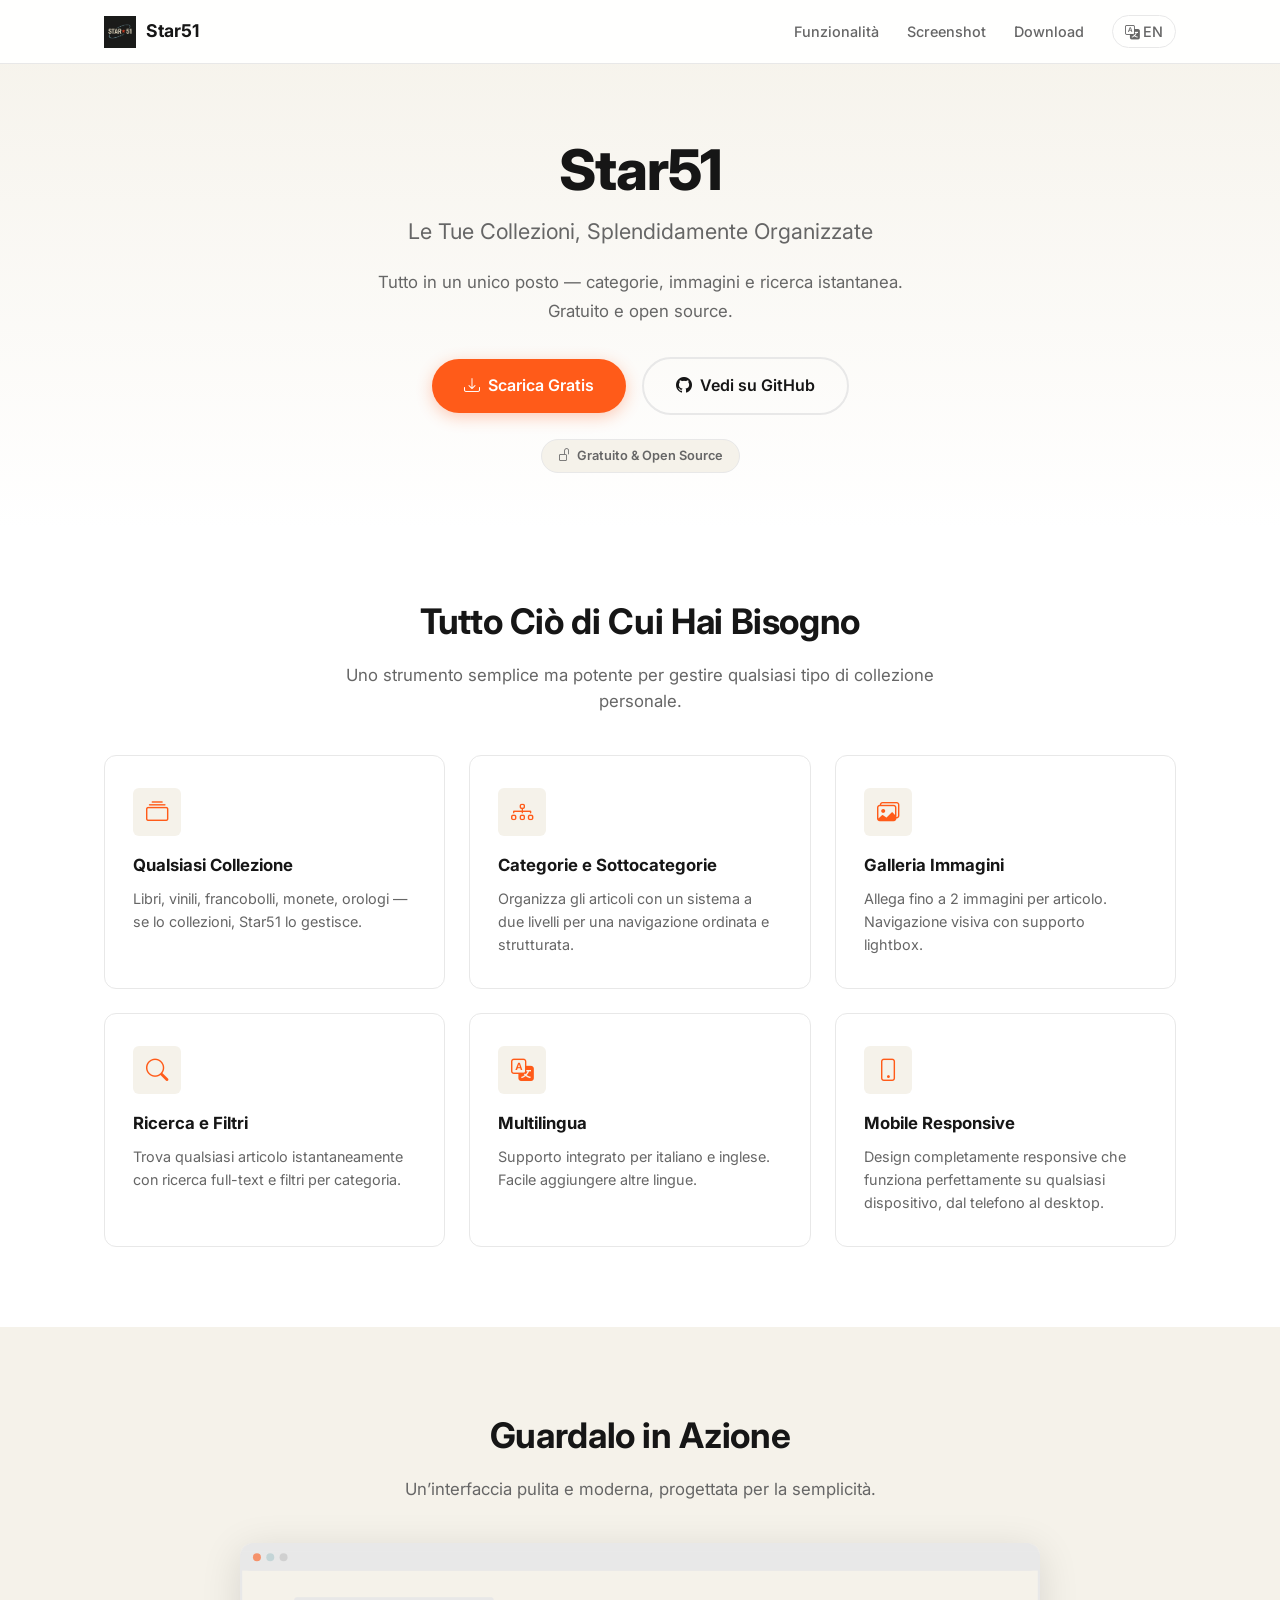
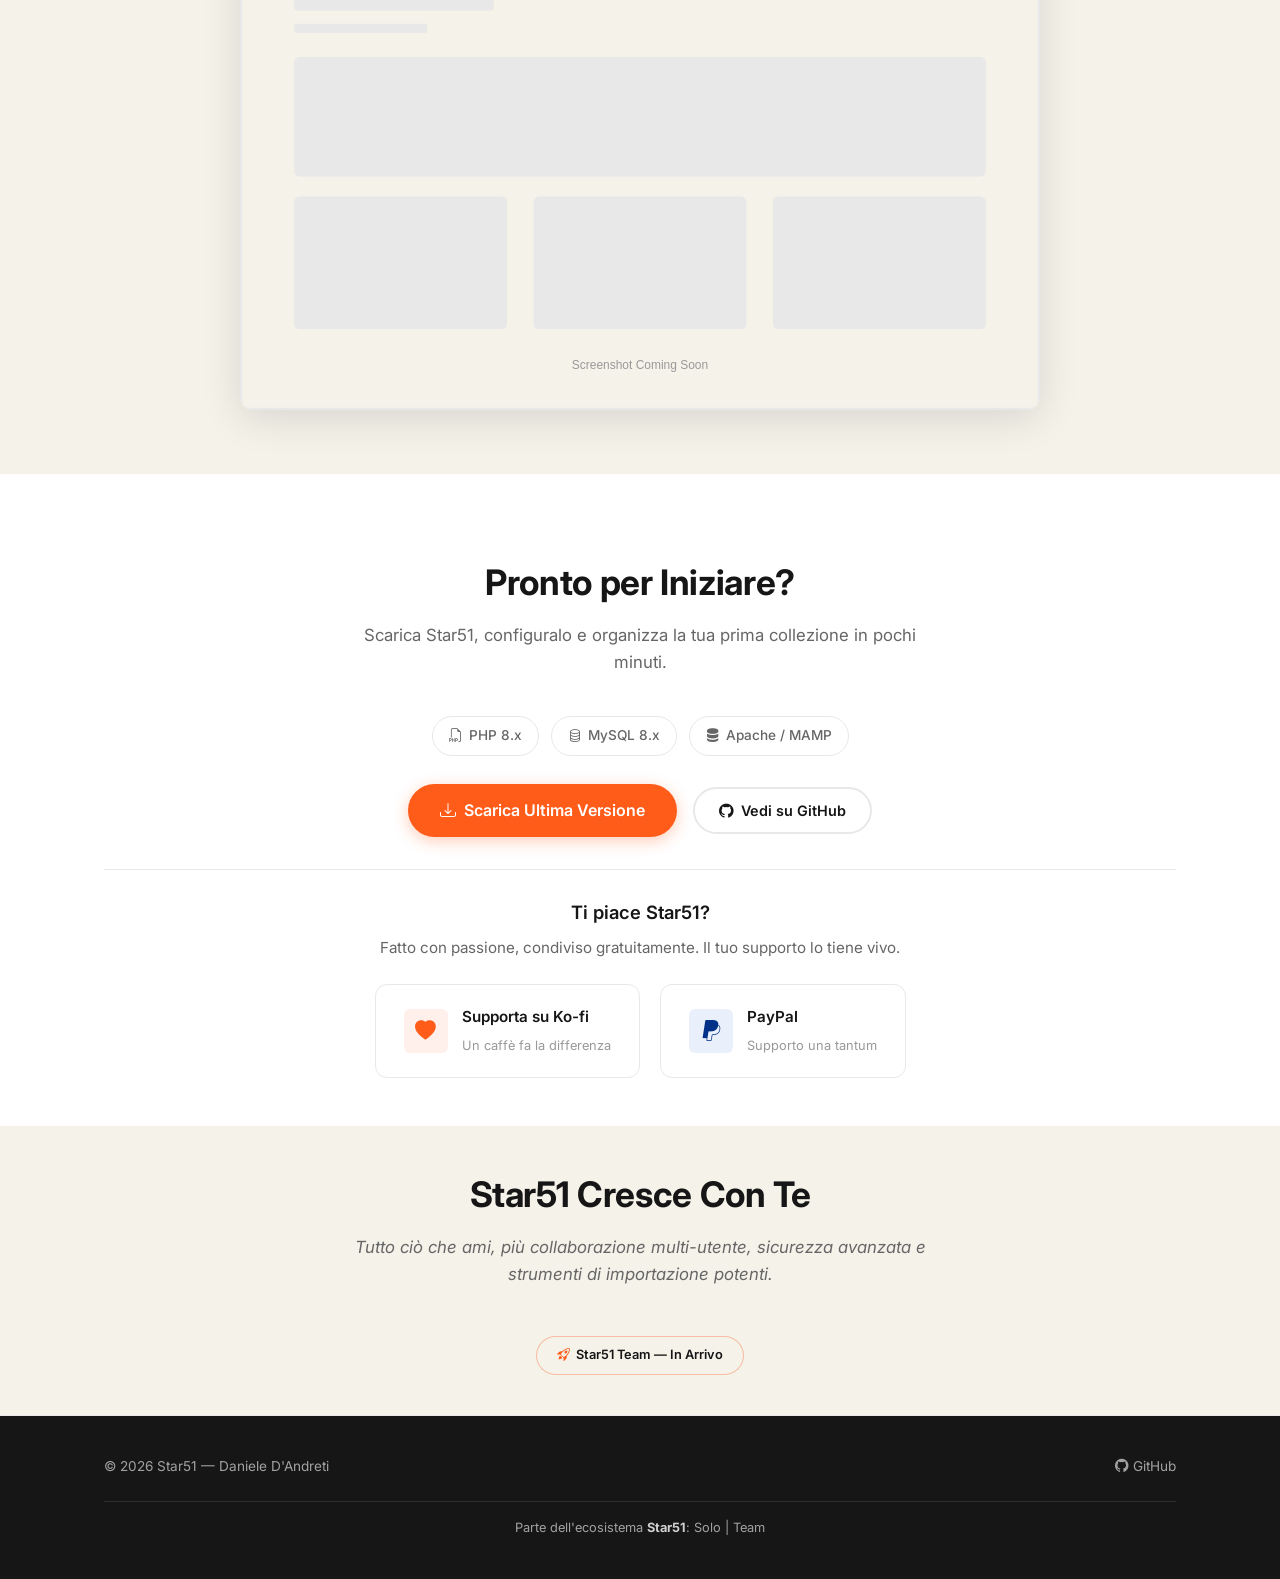
==== it.html @ 5c31b83b "🌐 Star51 Landing Page Bilingual EN/IT static landing page. https://danieledandreti.github.io/star51/" ====
<!DOCTYPE html>
<html lang="it">
<head>
  <meta charset="UTF-8">
  <meta name="viewport" content="width=device-width, initial-scale=1.0">
  <title>Star51 — Gestore Collezioni Personali Gratuito</title>
  <meta name="description"
        content="Star51 è un gestore di collezioni personali gratuito e open source. Organizza le tue collezioni con categorie, immagini e supporto multilingua.">
  <meta name="author" content="Daniele D'Andreti">

  <!-- Open Graph -->
  <meta property="og:title" content="Star51 — Gestore Collezioni Personali Gratuito">
  <meta property="og:description"
        content="Organizza le tue collezioni personali con categorie, immagini e supporto multilingua. Gratuito e open source.">
  <meta property="og:type" content="website">
  <meta property="og:url" content="https://danieledandreti.github.io/star51/it.html">

  <!-- Favicon -->
  <link rel="icon" type="image/svg+xml" href="favicon/favicon.svg">
  <link rel="icon" type="image/png" sizes="96x96" href="favicon/favicon-96x96.png">
  <link rel="apple-touch-icon" sizes="180x180" href="favicon/apple-touch-icon.png">
  <link rel="manifest" href="favicon/site.webmanifest">
  <meta name="theme-color" content="#ff5b19">

  <!-- Fonts & Icons -->
  <link rel="preconnect" href="https://fonts.googleapis.com">
  <link rel="preconnect" href="https://fonts.gstatic.com" crossorigin>
  <link rel="stylesheet"
        href="https://fonts.googleapis.com/css2?family=Inter:wght@400;500;600;700;800&display=swap">
  <link rel="stylesheet"
        href="https://cdn.jsdelivr.net/npm/bootstrap-icons@1.11.3/font/bootstrap-icons.min.css">

  <!-- Styles -->
  <link rel="stylesheet" href="css/landing.css">
</head>
<body>

  <!-- Navbar -->
  <nav class="navbar">
    <div class="container">
      <a href="#" class="navbar-brand">
        <img src="img/logo-star51.png" alt="Logo Star51" width="32" height="32">
        Star51
      </a>
      <button class="menu-toggle"
              aria-label="Apri menu"
              onclick="document.querySelector('.navbar-links').classList.toggle('open')">
        <i class="bi bi-list"></i>
      </button>
      <ul class="navbar-links">
        <li><a href="#features">Funzionalit&agrave;</a></li>
        <li><a href="#screenshot">Screenshot</a></li>
        <li><a href="#download">Download</a></li>
        <li><a href="index.html" class="lang-toggle"><i class="bi bi-translate"></i> EN</a></li>
      </ul>
    </div>
  </nav>

  <!-- Hero -->
  <section class="hero">
    <div class="container">
      <h1>Star51</h1>
      <p class="subtitle">Le Tue Collezioni, Splendidamente Organizzate</p>
      <p class="description">
        Tutto in un unico posto &mdash; categorie, immagini e ricerca istantanea.
        Gratuito e open source.
      </p>
      <div class="hero-actions">
        <a href="#download" class="btn btn-primary">
          <i class="bi bi-download"></i> Scarica Gratis
        </a>
        <a href="#download" class="btn btn-secondary">
          <i class="bi bi-github"></i> Vedi su GitHub
        </a>
      </div>
      <span class="badge">
        <i class="bi bi-unlock"></i> Gratuito &amp; Open Source
      </span>
    </div>
  </section>

  <!-- Features -->
  <section id="features" class="section">
    <div class="container">
      <h2 class="section-title">Tutto Ci&ograve; di Cui Hai Bisogno</h2>
      <p class="section-subtitle">
        Uno strumento semplice ma potente per gestire qualsiasi tipo di collezione personale.
      </p>
      <div class="features-grid">

        <div class="feature-card">
          <div class="icon"><i class="bi bi-collection"></i></div>
          <h3>Qualsiasi Collezione</h3>
          <p>Libri, vinili, francobolli, monete, orologi &mdash; se lo collezioni, Star51 lo gestisce.</p>
        </div>

        <div class="feature-card">
          <div class="icon"><i class="bi bi-diagram-3"></i></div>
          <h3>Categorie e Sottocategorie</h3>
          <p>Organizza gli articoli con un sistema a due livelli per una navigazione ordinata e strutturata.</p>
        </div>

        <div class="feature-card">
          <div class="icon"><i class="bi bi-images"></i></div>
          <h3>Galleria Immagini</h3>
          <p>Allega fino a 2 immagini per articolo. Navigazione visiva con supporto lightbox.</p>
        </div>

        <div class="feature-card">
          <div class="icon"><i class="bi bi-search"></i></div>
          <h3>Ricerca e Filtri</h3>
          <p>Trova qualsiasi articolo istantaneamente con ricerca full-text e filtri per categoria.</p>
        </div>

        <div class="feature-card">
          <div class="icon"><i class="bi bi-translate"></i></div>
          <h3>Multilingua</h3>
          <p>Supporto integrato per italiano e inglese. Facile aggiungere altre lingue.</p>
        </div>

        <div class="feature-card">
          <div class="icon"><i class="bi bi-phone"></i></div>
          <h3>Mobile Responsive</h3>
          <p>Design completamente responsive che funziona perfettamente su qualsiasi dispositivo, dal telefono al desktop.</p>
        </div>

      </div>
    </div>
  </section>

  <!-- Screenshot -->
  <section id="screenshot" class="section section-alt">
    <div class="container">
      <h2 class="section-title">Guardalo in Azione</h2>
      <p class="section-subtitle">
        Un&rsquo;interfaccia pulita e moderna, progettata per la semplicit&agrave;.
      </p>
      <div class="screenshot-wrapper">
        <img src="img/screenshot-placeholder.svg"
             alt="Anteprima screenshot Star51 Solo"
             width="1200"
             height="700">
      </div>
    </div>
  </section>

  <!-- Download -->
  <section id="download" class="section download-section">
    <div class="container">
      <h2 class="section-title">Pronto per Iniziare?</h2>
      <p class="section-subtitle">
        Scarica Star51, configuralo e organizza la tua prima collezione in pochi minuti.
      </p>

      <div class="requirements">
        <span class="req-tag"><i class="bi bi-filetype-php"></i> PHP 8.x</span>
        <span class="req-tag"><i class="bi bi-database"></i> MySQL 8.x</span>
        <span class="req-tag"><i class="bi bi-server"></i> Apache / MAMP</span>
      </div>

      <div class="download-actions">
        <a href="https://github.com/danieledandreti/star51/releases/latest"
           class="btn btn-primary">
          <i class="bi bi-download"></i> Scarica Ultima Versione
        </a>
        <a href="https://github.com/danieledandreti/star51"
           class="btn btn-secondary btn-sm">
          <i class="bi bi-github"></i> Vedi su GitHub
        </a>
      </div>

      <div class="support-section">
        <h3>Ti piace Star51?</h3>
        <p>Fatto con passione, condiviso gratuitamente. Il tuo supporto lo tiene vivo.</p>
        <div class="support-cards">
          <a href="https://ko-fi.com/projectstar51" class="support-card">
            <div class="support-icon kofi">
              <i class="bi bi-heart-fill"></i>
            </div>
            <div class="support-text">
              <strong>Supporta su Ko-fi</strong>
              <span>Un caff&egrave; fa la differenza</span>
            </div>
          </a>
          <a href="https://paypal.me/danieledandreti" class="support-card">
            <div class="support-icon paypal">
              <i class="bi bi-paypal"></i>
            </div>
            <div class="support-text">
              <strong>PayPal</strong>
              <span>Supporto una tantum</span>
            </div>
          </a>
        </div>
      </div>
    </div>
  </section>

  <!-- Coming Soon -->
  <section class="section section-alt coming-soon-section">
    <div class="container">
      <h2 class="section-title">Star51 Cresce Con Te</h2>
      <p class="section-subtitle">
        Tutto ci&ograve; che ami, pi&ugrave; collaborazione multi-utente, sicurezza avanzata
        e strumenti di importazione potenti.
      </p>
      <span class="badge">
        <i class="bi bi-rocket-takeoff"></i> Star51 Team — In Arrivo
      </span>
    </div>
  </section>

  <!-- Footer -->
  <footer class="footer">
    <div class="container">
      <span>&copy; 2026 Star51 — Daniele D'Andreti</span>
      <ul class="footer-links">
        <li>
          <a href="https://github.com/danieledandreti/star51">
            <i class="bi bi-github"></i> GitHub
          </a>
        </li>
      </ul>
      <div class="footer-ecosystem">
        Parte dell'ecosistema <strong>Star51</strong>: Solo | Team
      </div>
    </div>
  </footer>

  <script>
    document.querySelectorAll('a[href^="#"]').forEach(function(link) {
      link.addEventListener('click', function(e) {
        var target = document.querySelector(this.getAttribute('href'));
        if (!target) return;
        e.preventDefault();
        var start = window.scrollY;
        var end = target.getBoundingClientRect().top + window.scrollY - 80;
        var distance = end - start;
        var duration = 1200;
        var startTime = null;
        function step(time) {
          if (!startTime) startTime = time;
          var progress = Math.min((time - startTime) / duration, 1);
          window.scrollTo(0, start + distance * progress);
          if (progress < 1) requestAnimationFrame(step);
        }
        requestAnimationFrame(step);
      });
    });
  </script>

</body>
</html>
---- css/landing.css ----
/* Star51 Solo — Landing Page Styles */

/* ── Design Tokens ── */
:root {
  --brand-orange: #ff5b19;
  --brand-orange-hover: #e04e12;
  --charcoal: #161616;
  --cream: #f5f2ea;
  --mint: #aecacd;
  --white: #ffffff;
  --gray-100: #f8f8f8;
  --gray-200: #e8e8e8;
  --gray-400: #999;
  --gray-600: #666;
  --radius-sm: 6px;
  --radius-md: 12px;
  --radius-pill: 50px;
  --shadow-sm: 0 2px 8px rgba(0, 0, 0, 0.08);
  --shadow-md: 0 4px 20px rgba(0, 0, 0, 0.1);
  --shadow-lg: 0 8px 40px rgba(0, 0, 0, 0.12);
  --transition: 0.2s ease;
}

/* ── Reset & Base ── */
*,
*::before,
*::after {
  box-sizing: border-box;
  margin: 0;
  padding: 0;
}

html {
  scroll-padding-top: 80px;
}

body {
  font-family: 'Inter', -apple-system, BlinkMacSystemFont, 'Segoe UI', Roboto, sans-serif;
  color: var(--charcoal);
  background: var(--white);
  line-height: 1.6;
  -webkit-font-smoothing: antialiased;
}

img {
  max-width: 100%;
  height: auto;
  display: block;
}

a {
  color: var(--brand-orange);
  text-decoration: none;
  transition: color var(--transition);
}

a:hover {
  color: var(--brand-orange-hover);
}

/* ── Container ── */
.container {
  max-width: 1120px;
  margin: 0 auto;
  padding: 0 24px;
}

/* ── Navbar ── */
.navbar {
  position: fixed;
  top: 0;
  left: 0;
  right: 0;
  z-index: 100;
  background: rgba(255, 255, 255, 0.95);
  backdrop-filter: blur(12px);
  -webkit-backdrop-filter: blur(12px);
  border-bottom: 1px solid var(--gray-200);
  height: 64px;
}

.navbar .container {
  display: flex;
  align-items: center;
  justify-content: space-between;
  height: 100%;
}

.navbar-brand {
  display: flex;
  align-items: center;
  gap: 10px;
  font-weight: 700;
  font-size: 1.1rem;
  color: var(--charcoal);
  text-decoration: none;
}

.navbar-brand:hover {
  color: var(--charcoal);
}

.navbar-brand img {
  height: 32px;
  width: auto;
}

.navbar-links {
  display: flex;
  align-items: center;
  gap: 28px;
  list-style: none;
}

.navbar-links a {
  color: var(--gray-600);
  font-size: 0.9rem;
  font-weight: 500;
  transition: color var(--transition);
}

.navbar-links a:hover {
  color: var(--charcoal);
}

.lang-toggle {
  display: inline-flex;
  align-items: center;
  gap: 4px;
  padding: 4px 12px;
  border: 1px solid var(--gray-200);
  border-radius: var(--radius-pill);
  font-size: 0.8rem;
  font-weight: 600;
  color: var(--gray-600);
  background: transparent;
  transition: all var(--transition);
}

.lang-toggle:hover {
  border-color: var(--brand-orange);
  color: var(--brand-orange);
}

/* Mobile menu toggle */
.menu-toggle {
  display: none;
  background: none;
  border: none;
  cursor: pointer;
  padding: 8px;
  color: var(--charcoal);
}

.menu-toggle i {
  font-size: 1.5rem;
}

/* ── Hero ── */
.hero {
  padding: 140px 0 56px;
  text-align: center;
  background: linear-gradient(180deg, var(--cream) 0%, var(--white) 100%);
}

.hero h1 {
  font-size: clamp(2.5rem, 5vw, 3.5rem);
  font-weight: 800;
  letter-spacing: -0.02em;
  line-height: 1.1;
  margin-bottom: 12px;
}

.hero h1 span {
  color: var(--brand-orange);
}

.hero .subtitle {
  font-size: clamp(1.1rem, 2.5vw, 1.35rem);
  color: var(--gray-600);
  font-weight: 400;
  margin-bottom: 20px;
}

.hero .description {
  max-width: 560px;
  margin: 0 auto 32px;
  font-size: 1.05rem;
  color: var(--gray-600);
  line-height: 1.7;
}

.hero-actions {
  display: flex;
  align-items: center;
  justify-content: center;
  gap: 16px;
  flex-wrap: wrap;
  margin-bottom: 24px;
}

.badge {
  display: inline-flex;
  align-items: center;
  gap: 6px;
  padding: 6px 16px;
  border-radius: var(--radius-pill);
  font-size: 0.8rem;
  font-weight: 600;
  background: var(--cream);
  color: var(--gray-600);
  border: 1px solid var(--gray-200);
}

/* ── Buttons ── */
.btn {
  display: inline-flex;
  align-items: center;
  gap: 8px;
  padding: 14px 32px;
  border-radius: var(--radius-pill);
  font-size: 1rem;
  font-weight: 600;
  cursor: pointer;
  border: none;
  transition: all var(--transition);
  text-decoration: none;
}

.btn-primary {
  background: var(--brand-orange);
  color: var(--white);
  box-shadow: 0 4px 16px rgba(255, 91, 25, 0.3);
}

.btn-primary:hover {
  background: var(--brand-orange-hover);
  color: var(--white);
  transform: translateY(-1px);
  box-shadow: 0 6px 24px rgba(255, 91, 25, 0.4);
}

.btn-secondary {
  background: transparent;
  color: var(--charcoal);
  border: 2px solid var(--gray-200);
}

.btn-secondary:hover {
  border-color: var(--charcoal);
  color: var(--charcoal);
}

.btn-sm {
  padding: 10px 24px;
  font-size: 0.9rem;
}

/* ── Section ── */
.section {
  padding: 80px 0;
}

.section-alt {
  background: var(--cream);
}

.section-title {
  text-align: center;
  font-size: clamp(1.8rem, 3vw, 2.2rem);
  font-weight: 700;
  letter-spacing: -0.01em;
  margin-bottom: 12px;
}

.section-subtitle {
  text-align: center;
  color: var(--gray-600);
  font-size: 1.05rem;
  margin-bottom: 40px;
  max-width: 600px;
  margin-left: auto;
  margin-right: auto;
}

/* ── Section Overrides ── */
#features.section { padding-top: 64px; }
#screenshot.section { padding-bottom: 64px; }
#download.section { padding-bottom: 48px; }

.coming-soon-section {
  padding: 40px 0;
  text-align: center;
}

.coming-soon-section .section-subtitle {
  font-style: italic;
}

.coming-soon-section .badge {
  margin-top: 8px;
  border-color: rgba(255, 91, 25, 0.35);
  color: var(--charcoal);
  padding: 8px 20px;
}

.coming-soon-section .badge i {
  color: var(--brand-orange);
}

/* ── Features Grid ── */
.features-grid {
  display: grid;
  grid-template-columns: repeat(3, 1fr);
  gap: 24px;
}

.feature-card {
  padding: 32px 28px;
  background: var(--white);
  border-radius: var(--radius-md);
  border: 1px solid var(--gray-200);
  transition: all var(--transition);
}

.feature-card:hover {
  box-shadow: var(--shadow-md);
  transform: translateY(-2px);
}

.feature-card .icon {
  display: flex;
  align-items: center;
  justify-content: center;
  width: 48px;
  height: 48px;
  border-radius: var(--radius-sm);
  background: var(--cream);
  color: var(--brand-orange);
  font-size: 1.4rem;
  margin-bottom: 16px;
}

.feature-card h3 {
  font-size: 1.05rem;
  font-weight: 700;
  margin-bottom: 8px;
}

.feature-card p {
  font-size: 0.9rem;
  color: var(--gray-600);
  line-height: 1.6;
}

/* ── Screenshot Section ── */
.screenshot-wrapper {
  max-width: 800px;
  margin: 0 auto;
  border-radius: var(--radius-md);
  overflow: hidden;
  box-shadow: var(--shadow-lg);
  border: 1px solid var(--gray-200);
}

.screenshot-wrapper img {
  width: 100%;
  display: block;
}

/* ── Download Section ── */
.download-section {
  text-align: center;
}

.requirements {
  display: inline-flex;
  flex-wrap: wrap;
  gap: 12px;
  justify-content: center;
  margin-bottom: 28px;
}

.requirements .req-tag {
  display: inline-flex;
  align-items: center;
  gap: 6px;
  padding: 8px 16px;
  background: var(--white);
  border: 1px solid var(--gray-200);
  border-radius: var(--radius-pill);
  font-size: 0.85rem;
  color: var(--gray-600);
  font-weight: 500;
}

.download-actions {
  display: flex;
  align-items: center;
  justify-content: center;
  gap: 16px;
  flex-wrap: wrap;
}

/* ── Support Cards ── */
.support-section {
  margin-top: 32px;
  padding-top: 28px;
  border-top: 1px solid var(--gray-200);
}

.support-section h3 {
  font-size: 1.15rem;
  font-weight: 600;
  margin-bottom: 8px;
  color: var(--charcoal);
}

.support-section > p {
  font-size: 0.95rem;
  color: var(--gray-600);
  margin-bottom: 24px;
}

.support-cards {
  display: flex;
  justify-content: center;
  gap: 20px;
  flex-wrap: wrap;
}

.support-card {
  display: flex;
  align-items: center;
  gap: 14px;
  padding: 20px 28px;
  background: var(--white);
  border: 1px solid var(--gray-200);
  border-radius: var(--radius-md);
  text-decoration: none;
  color: var(--charcoal);
  transition: all var(--transition);
  min-width: 220px;
}

.support-card:hover {
  border-color: var(--brand-orange);
  box-shadow: var(--shadow-md);
  transform: translateY(-2px);
  color: var(--charcoal);
}

.support-card .support-icon {
  display: flex;
  align-items: center;
  justify-content: center;
  width: 44px;
  height: 44px;
  border-radius: var(--radius-sm);
  font-size: 1.3rem;
  flex-shrink: 0;
}

.support-card .support-icon.kofi {
  background: #fff0eb;
  color: #ff5b19;
}

.support-card .support-icon.paypal {
  background: #eaf0fb;
  color: #003087;
}

.support-card .support-text {
  text-align: left;
}

.support-card .support-text strong {
  display: block;
  font-size: 0.95rem;
  font-weight: 600;
  margin-bottom: 2px;
}

.support-card .support-text span {
  font-size: 0.8rem;
  color: var(--gray-400);
}

/* ── Footer ── */
.footer {
  padding: 40px 0;
  border-top: 1px solid var(--gray-200);
  background: var(--charcoal);
  color: rgba(255, 255, 255, 0.6);
  font-size: 0.85rem;
}

.footer .container {
  display: flex;
  align-items: center;
  justify-content: space-between;
  flex-wrap: wrap;
  gap: 16px;
}

.footer a {
  color: rgba(255, 255, 255, 0.6);
  transition: color var(--transition);
}

.footer a:hover {
  color: var(--white);
}

.footer-links {
  display: flex;
  gap: 24px;
  list-style: none;
}

.footer-ecosystem {
  width: 100%;
  text-align: center;
  margin-top: 8px;
  padding-top: 16px;
  border-top: 1px solid rgba(255, 255, 255, 0.1);
  font-size: 0.8rem;
}

.footer-ecosystem strong {
  color: rgba(255, 255, 255, 0.8);
}

/* ── Responsive ── */
@media (max-width: 768px) {
  .navbar-links {
    display: none;
    position: absolute;
    top: 64px;
    left: 0;
    right: 0;
    flex-direction: column;
    background: var(--white);
    border-bottom: 1px solid var(--gray-200);
    padding: 16px 24px;
    gap: 16px;
    box-shadow: var(--shadow-md);
  }

  .navbar-links.open {
    display: flex;
  }

  .menu-toggle {
    display: block;
  }

  .hero {
    padding: 112px 0 48px;
  }

  .features-grid {
    grid-template-columns: 1fr;
    gap: 16px;
  }

  .footer .container {
    flex-direction: column;
    text-align: center;
  }

  .footer-links {
    justify-content: center;
  }

  .support-cards {
    flex-direction: column;
    align-items: center;
  }

  .support-card {
    width: 100%;
    max-width: 300px;
  }
}

@media (max-width: 480px) {
  .hero h1 {
    font-size: 2rem;
  }

  .btn {
    width: 100%;
    justify-content: center;
  }

  .hero-actions,
  .download-actions {
    flex-direction: column;
  }
}
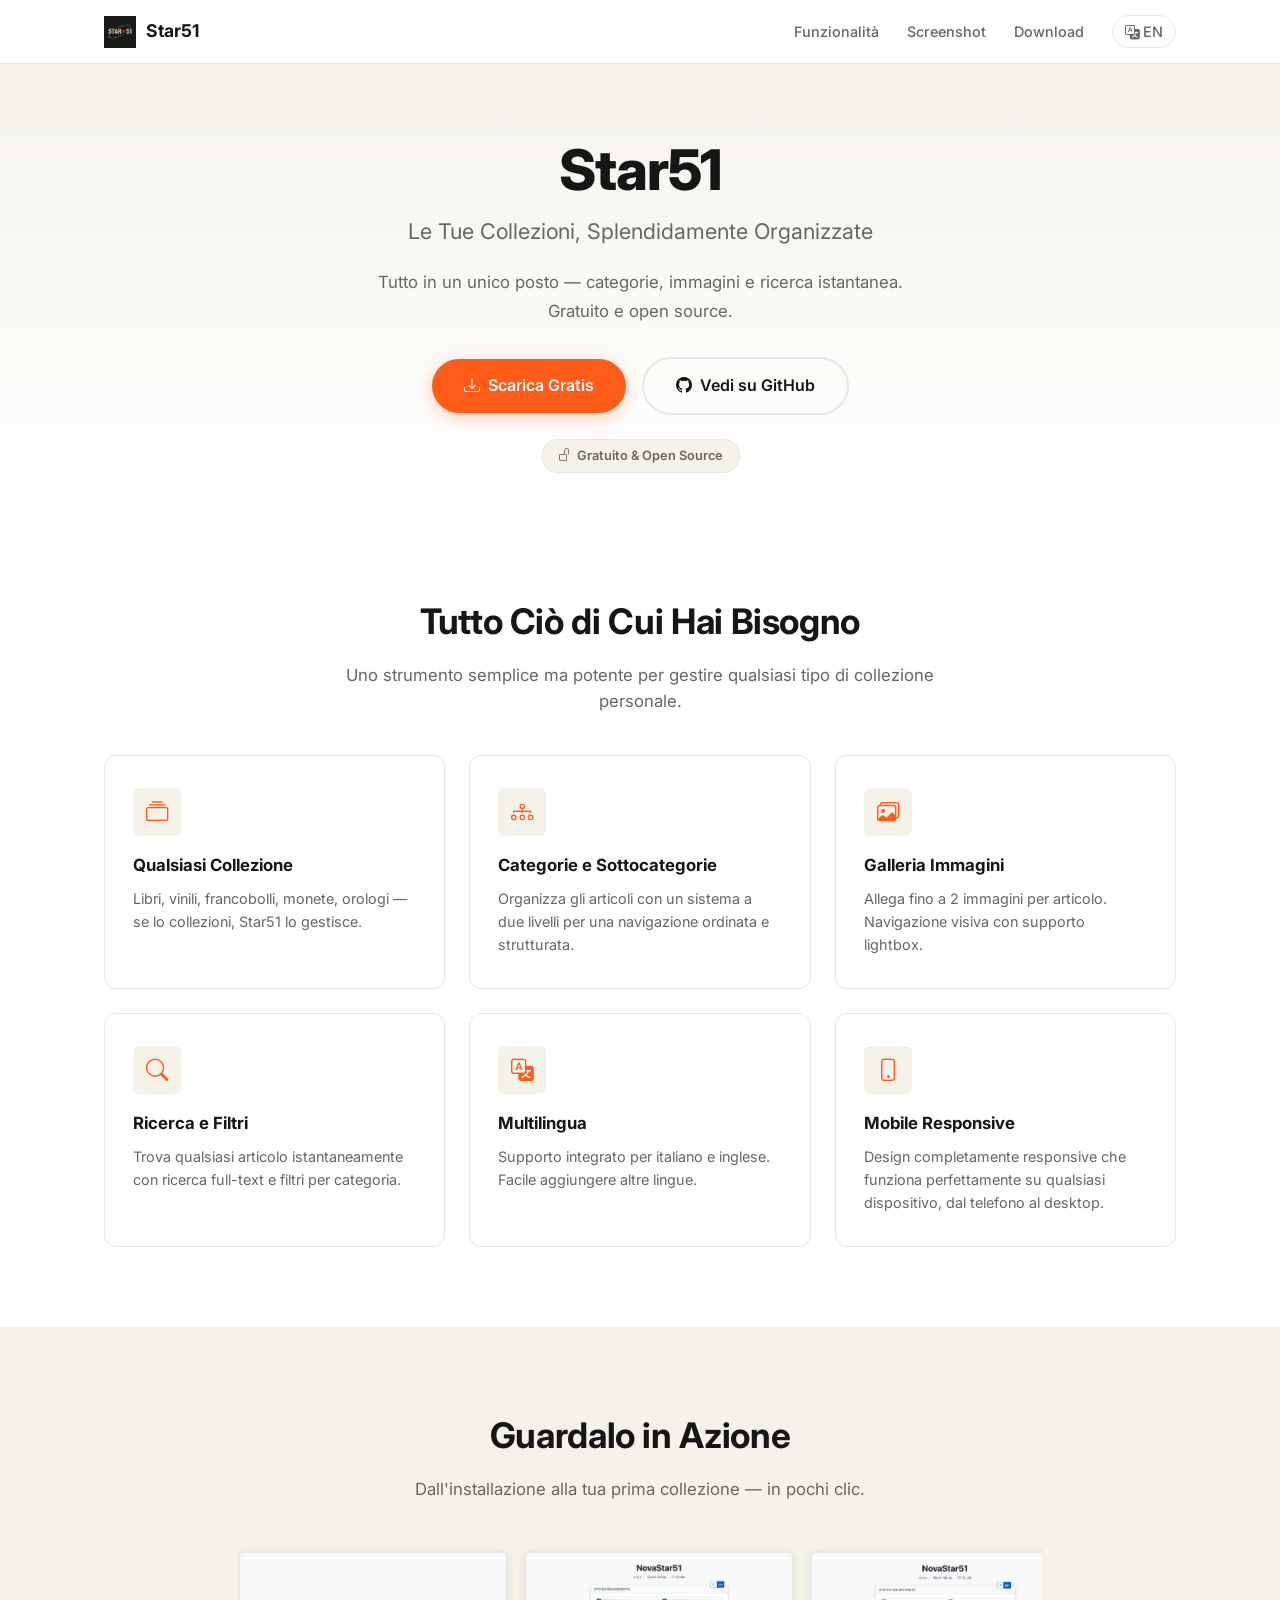
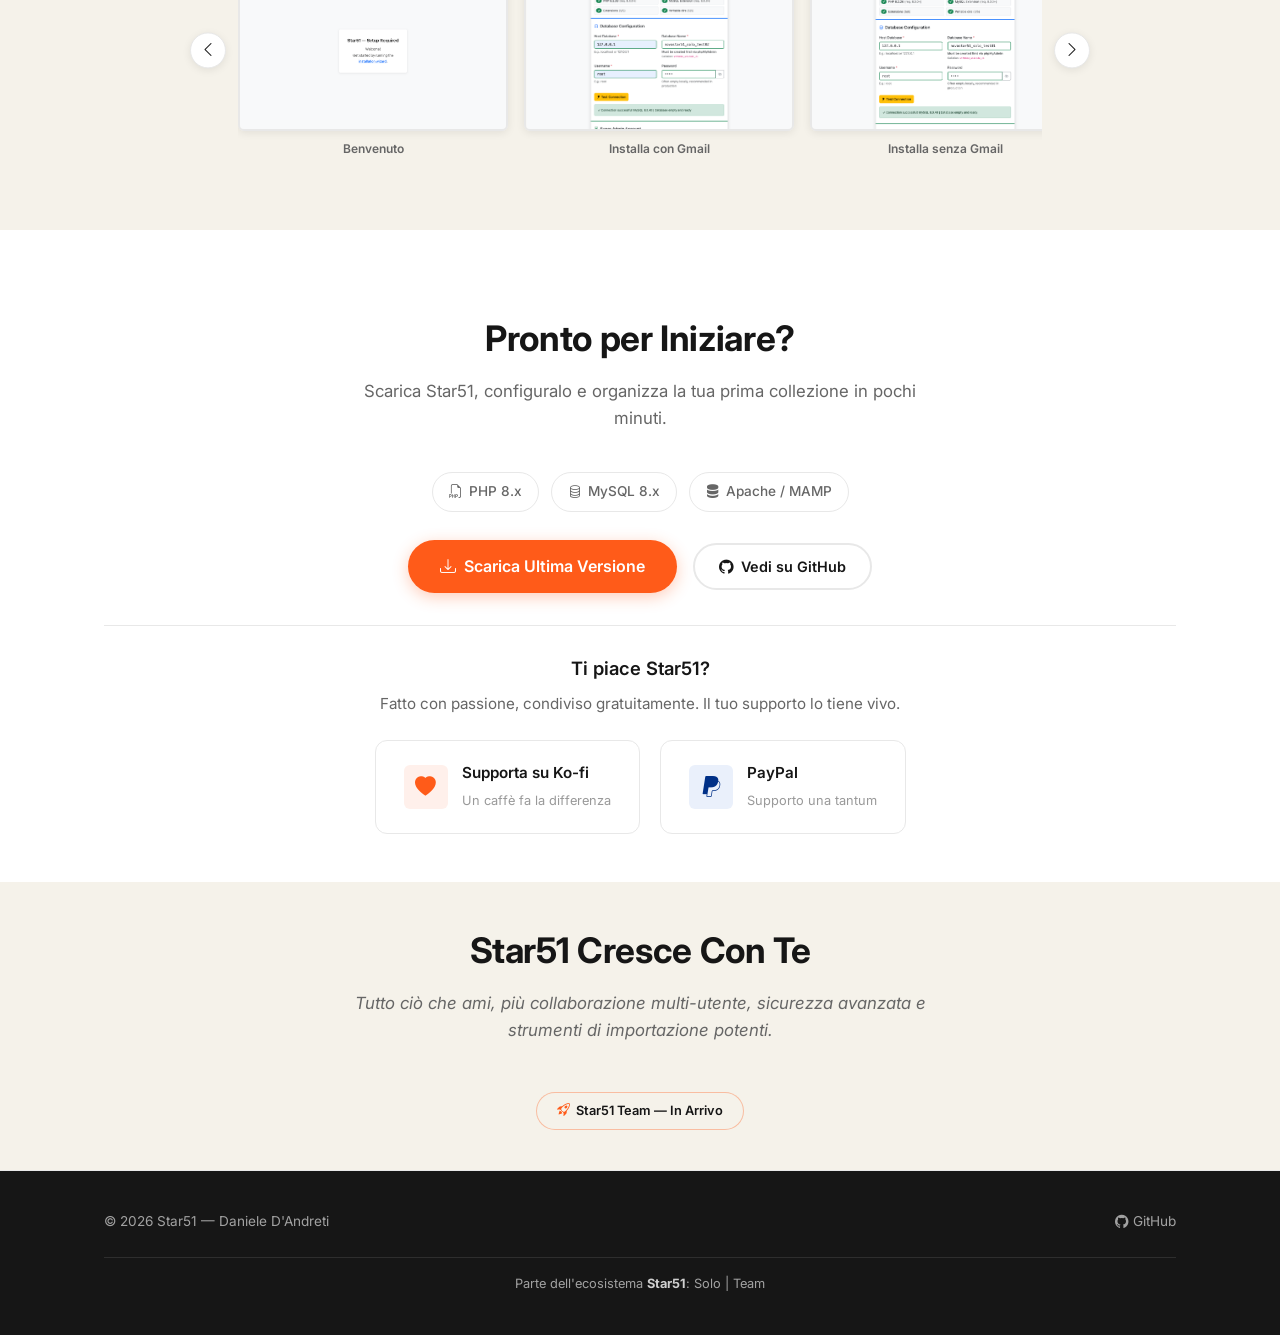
==== commit a2d0a982: "feat(landing): add screenshot carousel with lightbox Replace placeholder SVG with 9-slide thumbnail " ====
--- a/it.html
+++ b/it.html
@@ -133,16 +133,68 @@
     <div class="container">
       <h2 class="section-title">Guardalo in Azione</h2>
       <p class="section-subtitle">
-        Un&rsquo;interfaccia pulita e moderna, progettata per la semplicit&agrave;.
-      </p>
-      <div class="screenshot-wrapper">
-        <img src="img/screenshot-placeholder.svg"
-             alt="Anteprima screenshot Star51 Solo"
-             width="1200"
-             height="700">
-      </div>
-    </div>
-  </section>
+        Dall'installazione alla tua prima collezione &mdash; in pochi clic.
+      </p>
+
+      <!-- Carousel thumbnails -->
+      <div class="carousel">
+        <button class="carousel-arrow carousel-prev" aria-label="Precedente">
+          <i class="bi bi-chevron-left"></i>
+        </button>
+        <div class="carousel-track">
+          <div class="carousel-slide" data-index="0">
+            <img src="img/carousel/01-setup-required.png"
+                 alt="Schermata di benvenuto">
+            <span class="carousel-caption">Benvenuto</span>
+          </div>
+          <div class="carousel-slide" data-index="1">
+            <img src="img/carousel/02a-installer-gmail.png"
+                 alt="Installazione con Gmail SMTP">
+            <span class="carousel-caption">Installa con Gmail</span>
+          </div>
+          <div class="carousel-slide" data-index="2">
+            <img src="img/carousel/02b-installer-no-gmail.png"
+                 alt="Installazione senza Gmail">
+            <span class="carousel-caption">Installa senza Gmail</span>
+          </div>
+          <div class="carousel-slide" data-index="3">
+            <img src="img/carousel/03a-installation-complete-gmail.png"
+                 alt="Installazione completata con Gmail">
+            <span class="carousel-caption">Completata (Gmail)</span>
+          </div>
+          <div class="carousel-slide" data-index="4">
+            <img src="img/carousel/03b-installation-complete-no-gmail.png"
+                 alt="Installazione completata senza Gmail">
+            <span class="carousel-caption">Completata (Standard)</span>
+          </div>
+          <div class="carousel-slide" data-index="5">
+            <img src="img/carousel/04-create-category.png"
+                 alt="Crea una categoria">
+            <span class="carousel-caption">Crea Categoria</span>
+          </div>
+          <div class="carousel-slide" data-index="6">
+            <img src="img/carousel/05-create-article.png"
+                 alt="Crea un articolo">
+            <span class="carousel-caption">Crea Articolo</span>
+          </div>
+          <div class="carousel-slide" data-index="7">
+            <img src="img/carousel/06-articles-list.png"
+                 alt="Lista gestione articoli">
+            <span class="carousel-caption">Lista Articoli</span>
+          </div>
+          <div class="carousel-slide" data-index="8">
+            <img src="img/carousel/07-frontend-detail.png"
+                 alt="Pagina dettaglio articolo pubblica">
+            <span class="carousel-caption">Dettaglio Articolo</span>
+          </div>
+        </div>
+        <button class="carousel-arrow carousel-next" aria-label="Successivo">
+          <i class="bi bi-chevron-right"></i>
+        </button>
+      </div>
+    </div>
+  </section>
+
 
   <!-- Download -->
   <section id="download" class="section download-section">
@@ -227,27 +279,7 @@
     </div>
   </footer>
 
-  <script>
-    document.querySelectorAll('a[href^="#"]').forEach(function(link) {
-      link.addEventListener('click', function(e) {
-        var target = document.querySelector(this.getAttribute('href'));
-        if (!target) return;
-        e.preventDefault();
-        var start = window.scrollY;
-        var end = target.getBoundingClientRect().top + window.scrollY - 80;
-        var distance = end - start;
-        var duration = 1200;
-        var startTime = null;
-        function step(time) {
-          if (!startTime) startTime = time;
-          var progress = Math.min((time - startTime) / duration, 1);
-          window.scrollTo(0, start + distance * progress);
-          if (progress < 1) requestAnimationFrame(step);
-        }
-        requestAnimationFrame(step);
-      });
-    });
-  </script>
+  <script src="js/landing.js"></script>
 
 </body>
 </html>
--- a/css/landing.css
+++ b/css/landing.css
@@ -353,20 +353,169 @@
   line-height: 1.6;
 }
 
-/* ── Screenshot Section ── */
-.screenshot-wrapper {
-  max-width: 800px;
+/* ── Carousel ── */
+.carousel {
+  position: relative;
+  max-width: 900px;
   margin: 0 auto;
-  border-radius: var(--radius-md);
-  overflow: hidden;
-  box-shadow: var(--shadow-lg);
+  padding: 0 48px;
+}
+
+.carousel-track {
+  display: flex;
+  gap: 16px;
+  overflow-x: auto;
+  scroll-behavior: smooth;
+  scrollbar-width: none;
+  -ms-overflow-style: none;
+  padding: 8px 0;
+}
+
+.carousel-track::-webkit-scrollbar {
+  display: none;
+}
+
+.carousel-slide {
+  flex: 0 0 270px;
+  cursor: pointer;
+  text-align: center;
+  transition: transform var(--transition);
+}
+
+.carousel-slide:hover {
+  transform: translateY(-4px);
+}
+
+.carousel-slide img {
+  width: 270px;
+  height: 180px;
+  object-fit: cover;
+  object-position: top;
+  border-radius: var(--radius-sm);
+  border: 2px solid var(--gray-200);
+  box-shadow: var(--shadow-sm);
+  transition: border-color var(--transition);
+}
+
+.carousel-slide:hover img {
+  border-color: var(--brand-orange);
+}
+
+.carousel-caption {
+  display: block;
+  margin-top: 8px;
+  font-size: 0.75rem;
+  font-weight: 600;
+  color: var(--gray-600);
+}
+
+.carousel-arrow {
+  position: absolute;
+  top: 50%;
+  transform: translateY(-60%);
+  width: 36px;
+  height: 36px;
+  border-radius: 50%;
   border: 1px solid var(--gray-200);
-}
-
-.screenshot-wrapper img {
-  width: 100%;
-  display: block;
-}
+  background: var(--white);
+  color: var(--charcoal);
+  cursor: pointer;
+  display: flex;
+  align-items: center;
+  justify-content: center;
+  font-size: 1rem;
+  transition: all var(--transition);
+  z-index: 2;
+  box-shadow: var(--shadow-sm);
+}
+
+.carousel-arrow:hover {
+  border-color: var(--brand-orange);
+  color: var(--brand-orange);
+}
+
+.carousel-prev { left: 0; }
+.carousel-next { right: 0; }
+
+/* ── Lightbox ── */
+.lightbox {
+  display: none;
+  position: fixed;
+  inset: 0;
+  z-index: 1000;
+  background: rgba(0, 0, 0, 0.9);
+  align-items: center;
+  justify-content: center;
+}
+
+.lightbox.active {
+  display: flex;
+}
+
+.lightbox-content {
+  max-width: 90vw;
+  max-height: 85vh;
+  text-align: center;
+}
+
+.lightbox-content img {
+  max-width: 90vw;
+  max-height: 80vh;
+  object-fit: contain;
+  border-radius: var(--radius-sm);
+  box-shadow: 0 0 40px rgba(0, 0, 0, 0.5);
+}
+
+.lightbox-caption {
+  color: rgba(255, 255, 255, 0.8);
+  font-size: 0.9rem;
+  margin-top: 12px;
+  font-weight: 500;
+}
+
+.lightbox-close {
+  position: absolute;
+  top: 20px;
+  right: 24px;
+  background: none;
+  border: none;
+  color: rgba(255, 255, 255, 0.7);
+  font-size: 1.5rem;
+  cursor: pointer;
+  padding: 8px;
+  transition: color var(--transition);
+}
+
+.lightbox-close:hover {
+  color: var(--white);
+}
+
+.lightbox-arrow {
+  position: absolute;
+  top: 50%;
+  transform: translateY(-50%);
+  width: 48px;
+  height: 48px;
+  border-radius: 50%;
+  border: 1px solid rgba(255, 255, 255, 0.3);
+  background: rgba(0, 0, 0, 0.5);
+  color: rgba(255, 255, 255, 0.8);
+  cursor: pointer;
+  display: flex;
+  align-items: center;
+  justify-content: center;
+  font-size: 1.2rem;
+  transition: all var(--transition);
+}
+
+.lightbox-arrow:hover {
+  background: rgba(0, 0, 0, 0.8);
+  color: var(--white);
+  border-color: rgba(255, 255, 255, 0.6);
+}
+
+.lightbox-prev { left: 20px; }
+.lightbox-next { right: 20px; }
 
 /* ── Download Section ── */
 .download-section {
@@ -534,6 +683,13 @@
 
 /* ── Responsive ── */
 @media (max-width: 768px) {
+  .carousel { padding: 0 40px; }
+  .carousel-slide { flex: 0 0 220px; }
+  .carousel-slide img { width: 220px; height: 147px; }
+  .lightbox-arrow { width: 40px; height: 40px; }
+  .lightbox-prev { left: 8px; }
+  .lightbox-next { right: 8px; }
+
   .navbar-links {
     display: none;
     position: absolute;
